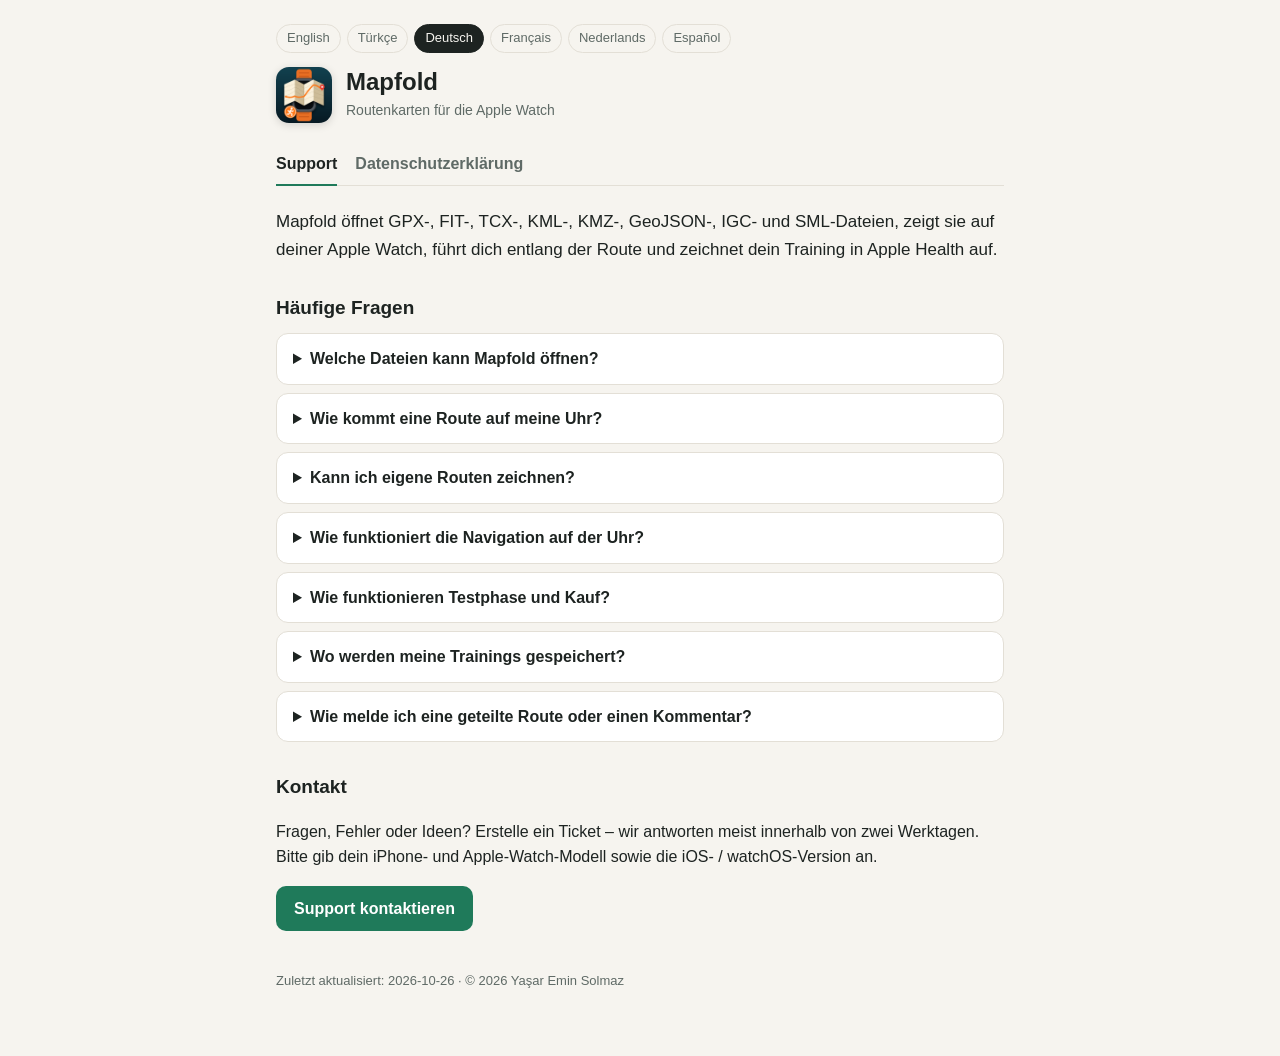
==== de/index.html @ 02e45906 "Destek ve gizlilik sayfaları (6 dil) Co-Authored-By: Claude Opus 5.5 <noreply@anthropic.com> Claude-" ====
<!doctype html><html lang="de"><head><meta charset="utf-8">
<meta name="viewport" content="width=device-width,initial-scale=1"><title>Mapfold — Support</title>
<meta name="description" content="Routenkarten für die Apple Watch"><link rel="alternate" hreflang="en" href="../en/index.html"><link rel="alternate" hreflang="tr" href="../tr/index.html"><link rel="alternate" hreflang="de" href="../de/index.html"><link rel="alternate" hreflang="fr" href="../fr/index.html"><link rel="alternate" hreflang="nl" href="../nl/index.html"><link rel="alternate" hreflang="es" href="../es/index.html"><link rel="icon" href="../icon.png"><link rel="stylesheet" href="../style.css"></head>
<body><div class="wrap"><nav class="langs"><a href="../en/index.html" lang="en">English</a><a href="../tr/index.html" lang="tr">Türkçe</a><a href="../de/index.html" lang="de" class=on>Deutsch</a><a href="../fr/index.html" lang="fr">Français</a><a href="../nl/index.html" lang="nl">Nederlands</a><a href="../es/index.html" lang="es">Español</a></nav>
<header><img src="../icon.png" alt=""><div><h1>Mapfold</h1><p>Routenkarten für die Apple Watch</p></div></header>
<nav class="tabs"><a href="index.html" class=on>Support</a><a href="privacy.html">Datenschutzerklärung</a></nav><p class="lead">Mapfold öffnet GPX-, FIT-, TCX-, KML-, KMZ-, GeoJSON-, IGC- und SML-Dateien, zeigt sie auf deiner Apple Watch, führt dich entlang der Route und zeichnet dein Training in Apple Health auf.</p><h2>Häufige Fragen</h2><details><summary>Welche Dateien kann Mapfold öffnen?</summary><p>GPX, FIT (Garmin, Suunto, Wahoo, Coros), TCX, KML, KMZ, GeoJSON, IGC und SML. Öffne eine Datei aus Dateien, Mail, AirDrop oder einer anderen App mit „In Mapfold öffnen“ oder tippe in der App auf +.</p></details><details><summary>Wie kommt eine Route auf meine Uhr?</summary><p>Öffne die Route in der iPhone-App und tippe auf „An Uhr senden“. Die Watch-App muss installiert sein; sind beide Geräte in der Nähe, ist die Route nach wenigen Sekunden da.</p></details><details><summary>Kann ich eigene Routen zeichnen?</summary><p>Ja. Tippe auf + → „Route auf Karte zeichnen“, suche einen Ort und tippe Punkte auf die Karte – Mapfold folgt Wegen und Straßen. Mit „Hin und zurück“ geht es auf demselben Weg zurück. Exportiere das Ergebnis als GPX auf die Uhr oder in jede andere App.</p></details><details><summary>Wie funktioniert die Navigation auf der Uhr?</summary><p>Wähle auf der Uhr eine Route und dann „Karte“ (Karte mit Warnung beim Verlassen der Route) oder „Navigation“ (Abbiegehinweise, optionales Pace-Ziel mit Warnung bei zu langsam / zu schnell und Sprachansagen). „Zurück zum Start“ führt dich den gleichen Weg zurück.</p></details><details><summary>Wie funktionieren Testphase und Kauf?</summary><p>Starte in der App die kostenlose 1-Tages-Testphase. Danach schaltet ein einmaliger Kauf Mapfold frei – kein Abo. Neues iPhone? Tippe auf „Käufe wiederherstellen“.</p></details><details><summary>Wo werden meine Trainings gespeichert?</summary><p>Auf der Uhr aufgezeichnete Trainings werden mit Route in Apple Health und Fitness gespeichert. Eine Kopie erscheint in der App unter „Trainingsaufzeichnungen“.</p></details><details><summary>Wie melde ich eine geteilte Route oder einen Kommentar?</summary><p>Öffne unter „Geteilte Routen“ die Route oder den Kommentar und tippe auf „Melden“ oder „Nutzer blockieren“. Der Inhalt wird auf deinem Gerät sofort ausgeblendet und innerhalb von 24 Stunden geprüft.</p></details><h2 id="contact">Kontakt</h2><p>Fragen, Fehler oder Ideen? Erstelle ein Ticket – wir antworten meist innerhalb von zwei Werktagen. Bitte gib dein iPhone- und Apple-Watch-Modell sowie die iOS- / watchOS-Version an.</p><p><a class="btn" href="https://github.com/yasareminsolmaz-blip/mapfold-site/issues/new">Support kontaktieren</a></p>
<footer>Zuletzt aktualisiert: 2026-10-26 · © 2026 Yaşar Emin Solmaz</footer></div></body></html>
---- style.css ----
:root{--bg:#f6f4ef;--card:#fff;--ink:#1d2321;--mute:#5f6a66;--line:#e3dfd6;--acc:#1f7a5a;--acc-ink:#fff}
@media (prefers-color-scheme:dark){:root{--bg:#121514;--card:#1b201e;--ink:#eef1ef;--mute:#a3aea9;--line:#2c3330;--acc:#4cc29a;--acc-ink:#0d1311}}
*{box-sizing:border-box}html{-webkit-text-size-adjust:100%}
body{margin:0;background:var(--bg);color:var(--ink);font:16px/1.6 -apple-system,BlinkMacSystemFont,"Segoe UI",Roboto,sans-serif}
.wrap{max-width:760px;margin:0 auto;padding:24px 16px 64px}
header{display:flex;align-items:center;gap:14px;margin:8px 0 20px}
header img{width:56px;height:56px;border-radius:13px;box-shadow:0 2px 8px rgba(0,0,0,.15)}
header h1{font-size:24px;margin:0;line-height:1.2}header p{margin:2px 0 0;color:var(--mute);font-size:14px}
nav.langs{display:flex;flex-wrap:wrap;gap:6px;margin:0 0 14px}
nav.langs a{font-size:13px;padding:3px 10px;border:1px solid var(--line);border-radius:99px;color:var(--mute);text-decoration:none}
nav.langs a.on{background:var(--ink);color:var(--bg);border-color:var(--ink)}
nav.tabs{display:flex;gap:18px;border-bottom:1px solid var(--line);margin-bottom:22px}
nav.tabs a{padding:8px 0;color:var(--mute);text-decoration:none;font-weight:600;border-bottom:2px solid transparent;margin-bottom:-1px}
nav.tabs a.on{color:var(--ink);border-color:var(--acc)}
h2{font-size:19px;margin:30px 0 10px}
.lead{font-size:17px}
details{background:var(--card);border:1px solid var(--line);border-radius:12px;padding:12px 16px;margin:8px 0}
summary{cursor:pointer;font-weight:600}details p{margin:8px 0 2px;color:var(--mute)}
section.pp{background:var(--card);border:1px solid var(--line);border-radius:12px;padding:4px 18px;margin:10px 0}
section.pp h3{font-size:16px;margin:12px 0 4px}section.pp p{margin:0 0 12px;color:var(--mute)}
.btn{display:inline-block;background:var(--acc);color:var(--acc-ink);padding:10px 18px;border-radius:10px;text-decoration:none;font-weight:600}
footer{margin-top:40px;color:var(--mute);font-size:13px}a{color:var(--acc)}
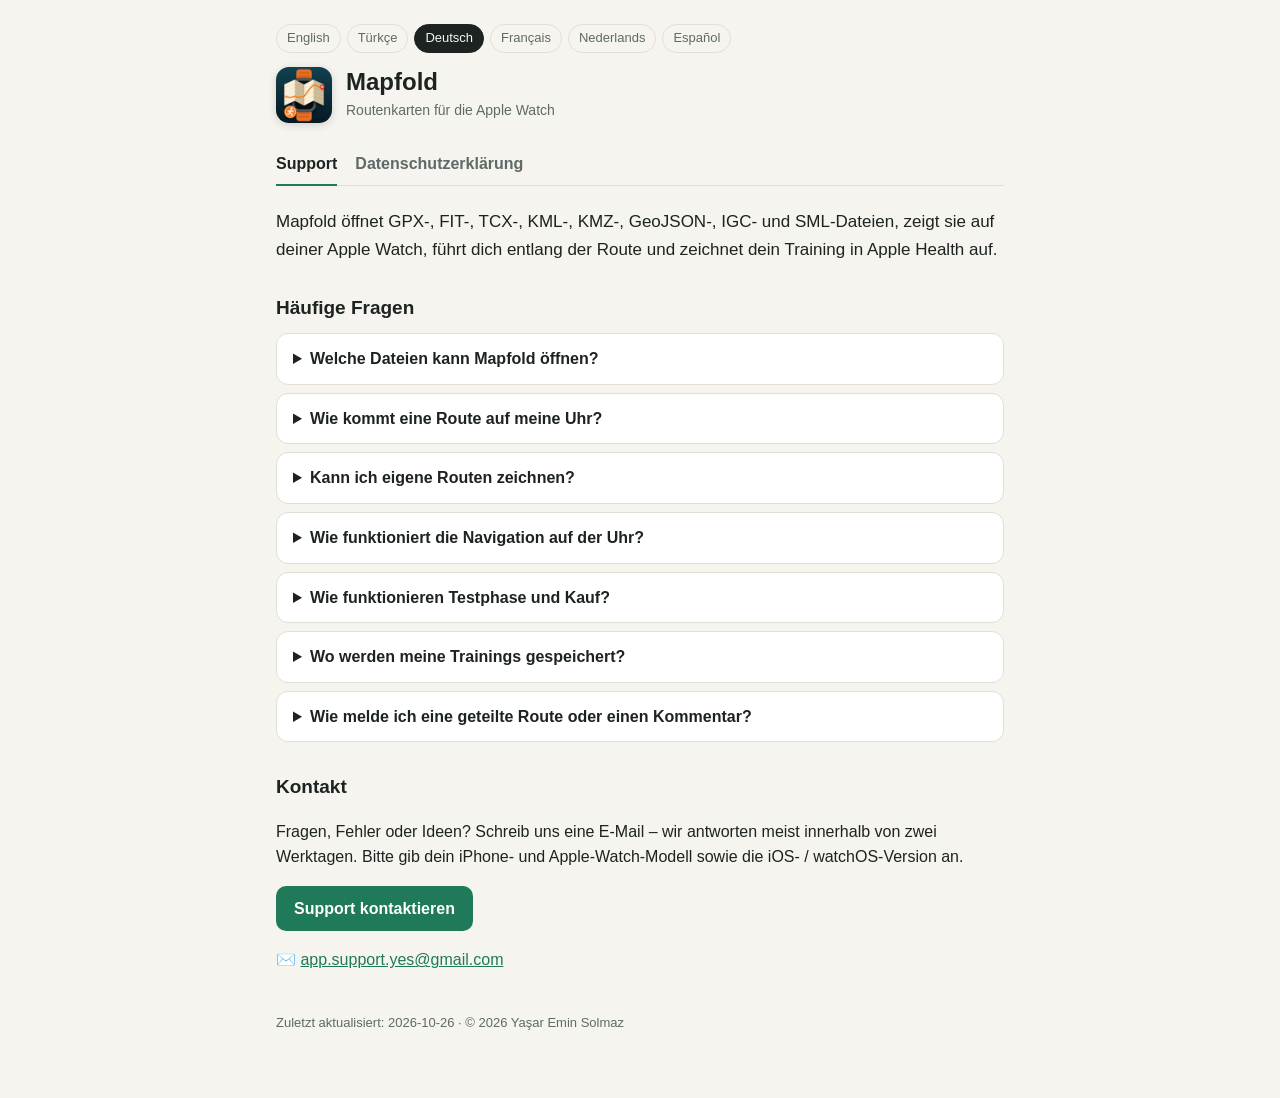
==== commit 1231091e: "Destek e-posta adresi eklendi Co-Authored-By: Claude Opus 5.5 <noreply@anthropic.com> Claude-Session" ====
--- a/de/index.html
+++ b/de/index.html
@@ -3,5 +3,5 @@
 <meta name="description" content="Routenkarten für die Apple Watch"><link rel="alternate" hreflang="en" href="../en/index.html"><link rel="alternate" hreflang="tr" href="../tr/index.html"><link rel="alternate" hreflang="de" href="../de/index.html"><link rel="alternate" hreflang="fr" href="../fr/index.html"><link rel="alternate" hreflang="nl" href="../nl/index.html"><link rel="alternate" hreflang="es" href="../es/index.html"><link rel="icon" href="../icon.png"><link rel="stylesheet" href="../style.css"></head>
 <body><div class="wrap"><nav class="langs"><a href="../en/index.html" lang="en">English</a><a href="../tr/index.html" lang="tr">Türkçe</a><a href="../de/index.html" lang="de" class=on>Deutsch</a><a href="../fr/index.html" lang="fr">Français</a><a href="../nl/index.html" lang="nl">Nederlands</a><a href="../es/index.html" lang="es">Español</a></nav>
 <header><img src="../icon.png" alt=""><div><h1>Mapfold</h1><p>Routenkarten für die Apple Watch</p></div></header>
-<nav class="tabs"><a href="index.html" class=on>Support</a><a href="privacy.html">Datenschutzerklärung</a></nav><p class="lead">Mapfold öffnet GPX-, FIT-, TCX-, KML-, KMZ-, GeoJSON-, IGC- und SML-Dateien, zeigt sie auf deiner Apple Watch, führt dich entlang der Route und zeichnet dein Training in Apple Health auf.</p><h2>Häufige Fragen</h2><details><summary>Welche Dateien kann Mapfold öffnen?</summary><p>GPX, FIT (Garmin, Suunto, Wahoo, Coros), TCX, KML, KMZ, GeoJSON, IGC und SML. Öffne eine Datei aus Dateien, Mail, AirDrop oder einer anderen App mit „In Mapfold öffnen“ oder tippe in der App auf +.</p></details><details><summary>Wie kommt eine Route auf meine Uhr?</summary><p>Öffne die Route in der iPhone-App und tippe auf „An Uhr senden“. Die Watch-App muss installiert sein; sind beide Geräte in der Nähe, ist die Route nach wenigen Sekunden da.</p></details><details><summary>Kann ich eigene Routen zeichnen?</summary><p>Ja. Tippe auf + → „Route auf Karte zeichnen“, suche einen Ort und tippe Punkte auf die Karte – Mapfold folgt Wegen und Straßen. Mit „Hin und zurück“ geht es auf demselben Weg zurück. Exportiere das Ergebnis als GPX auf die Uhr oder in jede andere App.</p></details><details><summary>Wie funktioniert die Navigation auf der Uhr?</summary><p>Wähle auf der Uhr eine Route und dann „Karte“ (Karte mit Warnung beim Verlassen der Route) oder „Navigation“ (Abbiegehinweise, optionales Pace-Ziel mit Warnung bei zu langsam / zu schnell und Sprachansagen). „Zurück zum Start“ führt dich den gleichen Weg zurück.</p></details><details><summary>Wie funktionieren Testphase und Kauf?</summary><p>Starte in der App die kostenlose 1-Tages-Testphase. Danach schaltet ein einmaliger Kauf Mapfold frei – kein Abo. Neues iPhone? Tippe auf „Käufe wiederherstellen“.</p></details><details><summary>Wo werden meine Trainings gespeichert?</summary><p>Auf der Uhr aufgezeichnete Trainings werden mit Route in Apple Health und Fitness gespeichert. Eine Kopie erscheint in der App unter „Trainingsaufzeichnungen“.</p></details><details><summary>Wie melde ich eine geteilte Route oder einen Kommentar?</summary><p>Öffne unter „Geteilte Routen“ die Route oder den Kommentar und tippe auf „Melden“ oder „Nutzer blockieren“. Der Inhalt wird auf deinem Gerät sofort ausgeblendet und innerhalb von 24 Stunden geprüft.</p></details><h2 id="contact">Kontakt</h2><p>Fragen, Fehler oder Ideen? Erstelle ein Ticket – wir antworten meist innerhalb von zwei Werktagen. Bitte gib dein iPhone- und Apple-Watch-Modell sowie die iOS- / watchOS-Version an.</p><p><a class="btn" href="https://github.com/yasareminsolmaz-blip/mapfold-site/issues/new">Support kontaktieren</a></p>
+<nav class="tabs"><a href="index.html" class=on>Support</a><a href="privacy.html">Datenschutzerklärung</a></nav><p class="lead">Mapfold öffnet GPX-, FIT-, TCX-, KML-, KMZ-, GeoJSON-, IGC- und SML-Dateien, zeigt sie auf deiner Apple Watch, führt dich entlang der Route und zeichnet dein Training in Apple Health auf.</p><h2>Häufige Fragen</h2><details><summary>Welche Dateien kann Mapfold öffnen?</summary><p>GPX, FIT (Garmin, Suunto, Wahoo, Coros), TCX, KML, KMZ, GeoJSON, IGC und SML. Öffne eine Datei aus Dateien, Mail, AirDrop oder einer anderen App mit „In Mapfold öffnen“ oder tippe in der App auf +.</p></details><details><summary>Wie kommt eine Route auf meine Uhr?</summary><p>Öffne die Route in der iPhone-App und tippe auf „An Uhr senden“. Die Watch-App muss installiert sein; sind beide Geräte in der Nähe, ist die Route nach wenigen Sekunden da.</p></details><details><summary>Kann ich eigene Routen zeichnen?</summary><p>Ja. Tippe auf + → „Route auf Karte zeichnen“, suche einen Ort und tippe Punkte auf die Karte – Mapfold folgt Wegen und Straßen. Mit „Hin und zurück“ geht es auf demselben Weg zurück. Exportiere das Ergebnis als GPX auf die Uhr oder in jede andere App.</p></details><details><summary>Wie funktioniert die Navigation auf der Uhr?</summary><p>Wähle auf der Uhr eine Route und dann „Karte“ (Karte mit Warnung beim Verlassen der Route) oder „Navigation“ (Abbiegehinweise, optionales Pace-Ziel mit Warnung bei zu langsam / zu schnell und Sprachansagen). „Zurück zum Start“ führt dich den gleichen Weg zurück.</p></details><details><summary>Wie funktionieren Testphase und Kauf?</summary><p>Starte in der App die kostenlose 1-Tages-Testphase. Danach schaltet ein einmaliger Kauf Mapfold frei – kein Abo. Neues iPhone? Tippe auf „Käufe wiederherstellen“.</p></details><details><summary>Wo werden meine Trainings gespeichert?</summary><p>Auf der Uhr aufgezeichnete Trainings werden mit Route in Apple Health und Fitness gespeichert. Eine Kopie erscheint in der App unter „Trainingsaufzeichnungen“.</p></details><details><summary>Wie melde ich eine geteilte Route oder einen Kommentar?</summary><p>Öffne unter „Geteilte Routen“ die Route oder den Kommentar und tippe auf „Melden“ oder „Nutzer blockieren“. Der Inhalt wird auf deinem Gerät sofort ausgeblendet und innerhalb von 24 Stunden geprüft.</p></details><h2 id="contact">Kontakt</h2><p>Fragen, Fehler oder Ideen? Schreib uns eine E-Mail – wir antworten meist innerhalb von zwei Werktagen. Bitte gib dein iPhone- und Apple-Watch-Modell sowie die iOS- / watchOS-Version an.</p><p><a class="btn" href="mailto:app.support.yes@gmail.com?subject=Mapfold">Support kontaktieren</a></p><p>✉️ <a href="mailto:app.support.yes@gmail.com?subject=Mapfold">app.support.yes@gmail.com</a></p>
 <footer>Zuletzt aktualisiert: 2026-10-26 · © 2026 Yaşar Emin Solmaz</footer></div></body></html>
